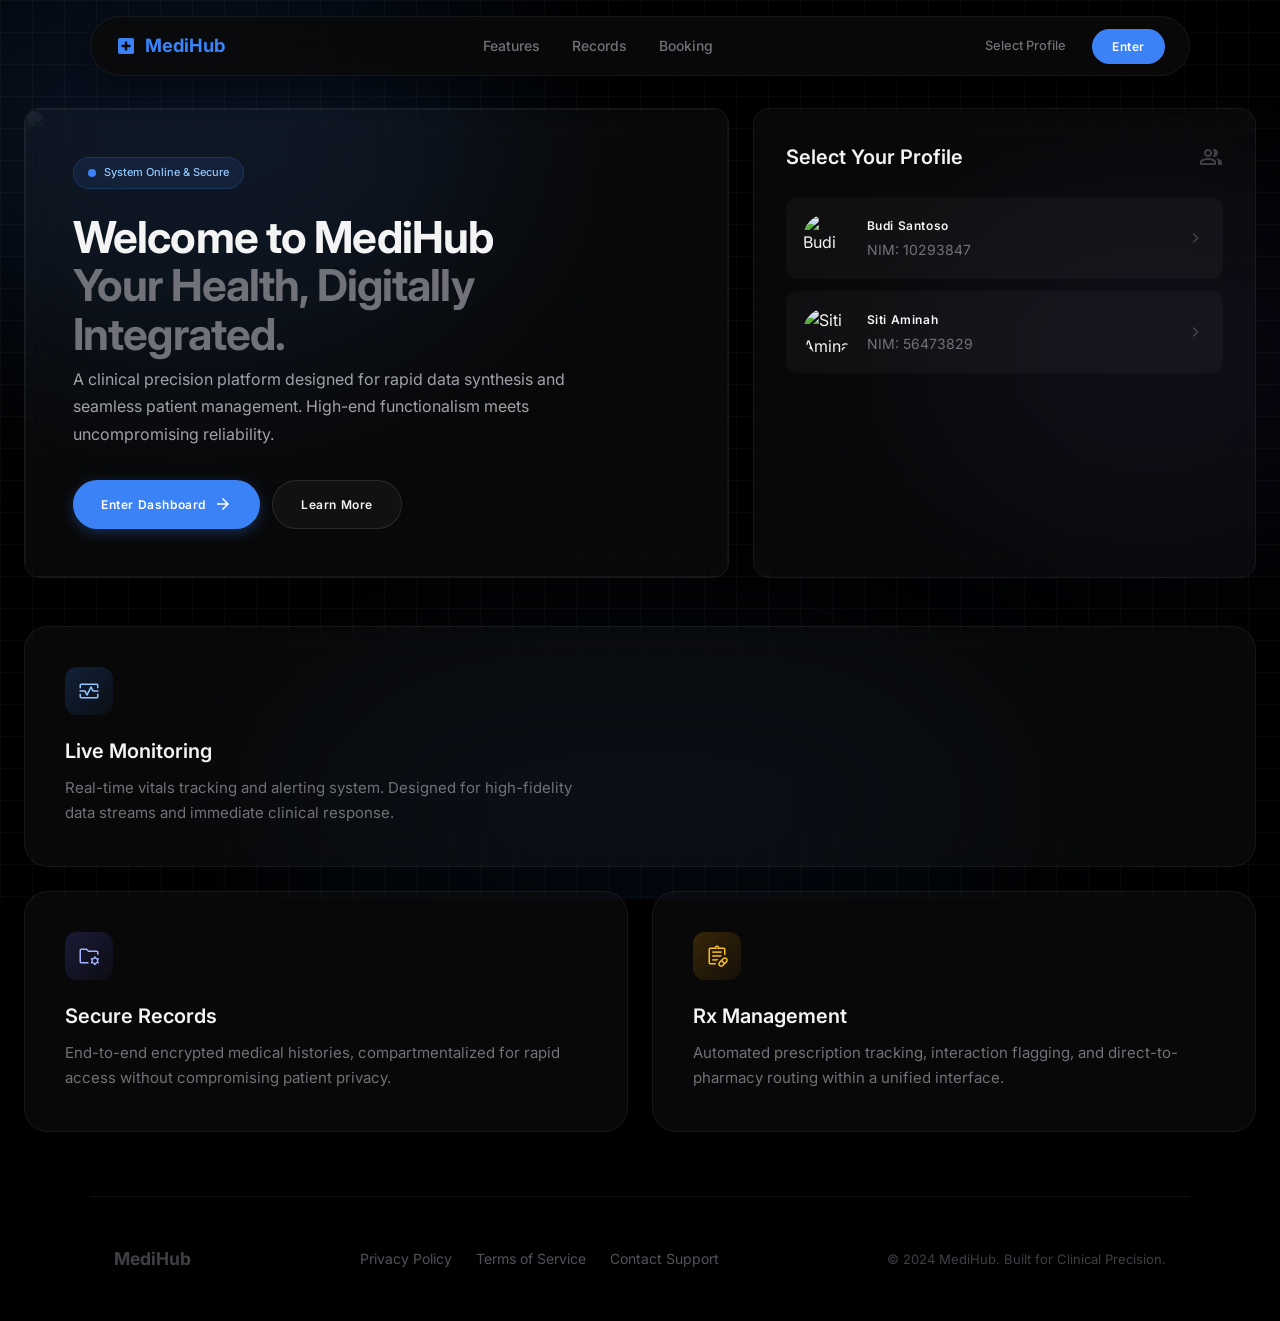
==== index.html @ 1767fee4 "Update design, dark mode, pagination, and clean JS" ====
<!DOCTYPE html>
<html lang="en">
<head>
    <meta charset="utf-8"/>
    <meta name="viewport" content="width=device-width, initial-scale=1.0"/>
    <title>MediHub - Your Health, Digitally Integrated</title>
    <link href="https://fonts.googleapis.com" rel="preconnect"/>
    <link crossorigin="" href="https://fonts.gstatic.com" rel="preconnect"/>
    <link href="https://fonts.googleapis.com/css2?family=Inter:wght@400;500;600;700;800&display=swap" rel="stylesheet"/>
    <link href="https://fonts.googleapis.com/css2?family=Material+Symbols+Outlined:wght,FILL@100..700,0..1&display=swap" rel="stylesheet"/>
    <link rel="stylesheet" href="style.css"/>
    <style>
        body { padding: 0; overflow-x: hidden; }

        /* === Background Effects === */
        .bg-effects {
            position: fixed; inset: 0; z-index: -1; overflow: hidden;
            background: #000;
        }
        .bg-effects__grid {
            position: absolute; inset: 0;
            background-image: linear-gradient(to right, rgba(255,255,255,0.03) 1px, transparent 1px),
                              linear-gradient(to bottom, rgba(255,255,255,0.03) 1px, transparent 1px);
            background-size: 32px 32px;
        }
        .bg-effects__blob1 {
            position: absolute; top: -10%; left: -10%; width: 50%; height: 50%;
            border-radius: 50%; background: rgba(59,130,246,0.12); filter: blur(100px);
        }
        .bg-effects__blob2 {
            position: absolute; top: 20%; right: -10%; width: 40%; height: 40%;
            border-radius: 50%; background: rgba(99,102,241,0.08); filter: blur(120px);
        }
        .bg-effects__blob3 {
            position: absolute; bottom: -10%; left: 20%; width: 60%; height: 40%;
            border-radius: 50%; background: rgba(59,130,246,0.06); filter: blur(100px);
        }

        /* === Landing Nav === */
        .landing-nav {
            position: sticky; top: 16px; z-index: 50;
            display: none; justify-content: space-between; align-items: center;
            max-width: 1100px; margin: 0 auto;
            padding: 10px 24px;
            background: rgba(10,10,10,0.85); backdrop-filter: blur(16px);
            border: 1px solid rgba(255,255,255,0.06);
            border-radius: 9999px;
            box-shadow: 0 10px 30px rgba(0,0,0,0.4);
        }
        @media (min-width: 768px) { .landing-nav { display: flex; } }
        .landing-nav__brand {
            display: flex; align-items: center; gap: 8px;
            font-size: 1.15rem; font-weight: 700; color: #3b82f6;
        }
        .landing-nav__brand .material-symbols-outlined {
            font-size: 22px; font-variation-settings: 'FILL' 1;
        }
        .landing-nav__links { display: flex; gap: 4px; }
        .landing-nav__link {
            color: #71717a; font-size: 0.875rem; font-weight: 500;
            padding: 8px 14px; border-radius: 9999px;
            transition: color .2s, background .2s;
        }
        .landing-nav__link:hover { color: #f4f4f5; background: rgba(255,255,255,0.06); }
        .landing-nav__actions { display: flex; align-items: center; gap: 12px; }
        .landing-nav__enter {
            padding: 8px 20px; background: #3b82f6; color: #fff;
            border-radius: 9999px; font-size: 0.75rem; font-weight: 600;
            letter-spacing: 0.05em; border: none; cursor: pointer;
            transition: opacity .2s;
        }
        .landing-nav__enter:hover { opacity: 0.85; }

        /* === Hero Section === */
        .landing-main {
            max-width: 1280px; margin: 0 auto; padding: 48px 24px 64px;
        }
        .hero {
            display: grid; grid-template-columns: 1fr; gap: 24px; margin-bottom: 48px;
        }
        @media (min-width: 1024px) {
            .hero { grid-template-columns: 7fr 5fr; }
        }

        /* Hero Left */
        .hero-left {
            position: relative; overflow: hidden;
            background: rgba(255,255,255,0.03); backdrop-filter: blur(20px);
            border: 1px solid rgba(255,255,255,0.06);
            border-radius: 16px; padding: 48px;
            display: flex; flex-direction: column; justify-content: center;
        }
        .hero-left__bg {
            position: absolute; inset: 0; z-index: 0;
        }
        .hero-left__bg img {
            width: 100%; height: 100%; object-fit: cover; opacity: 0.06;
            mix-blend-mode: luminosity;
        }
        .hero-left__content { position: relative; z-index: 1; max-width: 640px; }
        .hero-badge {
            display: inline-flex; align-items: center; gap: 8px;
            background: rgba(59,130,246,0.1); border: 1px solid rgba(59,130,246,0.2);
            padding: 6px 14px; border-radius: 9999px;
            font-size: 11px; font-weight: 500; color: #93c5fd; margin-bottom: 24px;
        }
        .hero-badge__dot {
            width: 8px; height: 8px; border-radius: 50%; background: #3b82f6;
            animation: pulse-dot 2s infinite;
        }
        @keyframes pulse-dot {
            0%, 100% { opacity: 1; }
            50% { opacity: 0.3; }
        }
        .hero-title {
            font-size: 44px; font-weight: 700; line-height: 1.1;
            letter-spacing: -0.02em; color: #f4f4f5; margin-bottom: 8px;
        }
        @media (max-width: 767px) { .hero-title { font-size: 32px; } }
        .hero-title span { color: #71717a; }
        .hero-desc {
            font-size: 16px; line-height: 1.7; color: #a1a1aa; margin-bottom: 32px; max-width: 520px;
        }
        .hero-actions { display: flex; flex-wrap: wrap; gap: 12px; }
        .hero-btn-primary {
            display: inline-flex; align-items: center; gap: 8px;
            background: #3b82f6; color: #fff;
            padding: 14px 28px; border-radius: 9999px; border: none;
            font-size: 12px; font-weight: 600; letter-spacing: 0.05em;
            cursor: pointer; transition: opacity .2s;
            box-shadow: 0 4px 14px rgba(59,130,246,0.3);
        }
        .hero-btn-primary:hover { opacity: 0.85; }
        .hero-btn-primary .material-symbols-outlined { font-size: 18px; }
        .hero-btn-secondary {
            display: inline-flex; align-items: center;
            background: rgba(255,255,255,0.04); color: #f4f4f5;
            border: 1px solid rgba(255,255,255,0.1);
            padding: 14px 28px; border-radius: 9999px;
            font-size: 12px; font-weight: 600; letter-spacing: 0.05em;
            cursor: pointer; transition: background .2s;
        }
        .hero-btn-secondary:hover { background: rgba(255,255,255,0.08); }

        /* Hero Right – Profile Select */
        .profile-panel {
            background: rgba(255,255,255,0.03); backdrop-filter: blur(20px);
            border: 1px solid rgba(255,255,255,0.06);
            border-radius: 16px; padding: 32px;
            display: flex; flex-direction: column;
            transition: border-color .3s;
        }
        .profile-panel:hover { border-color: rgba(59,130,246,0.2); }
        .profile-panel__header {
            display: flex; justify-content: space-between; align-items: center;
            margin-bottom: 24px;
        }
        .profile-panel__title {
            font-size: 20px; font-weight: 600; color: #f4f4f5;
        }
        .profile-panel__icon { color: #3f3f46; font-size: 24px; }
        .profile-list { display: flex; flex-direction: column; gap: 12px; flex-grow: 1; }

        .profile-item {
            display: flex; align-items: center; gap: 16px;
            padding: 16px; border-radius: 12px;
            background: rgba(255,255,255,0.03);
            border: 1px solid transparent;
            transition: background .2s, border-color .2s;
            color: inherit;
        }
        .profile-item:hover {
            background: rgba(59,130,246,0.06);
            border-color: rgba(59,130,246,0.15);
        }
        .profile-item__avatar {
            width: 48px; height: 48px; border-radius: 50%;
            overflow: hidden; flex-shrink: 0;
        }
        .profile-item__avatar img { width: 100%; height: 100%; object-fit: cover; }
        .profile-item__info { flex-grow: 1; }
        .profile-item__name {
            font-size: 12px; font-weight: 600; letter-spacing: 0.05em;
            color: #f4f4f5; margin-bottom: 4px;
        }
        .profile-item__id { font-size: 14px; color: #71717a; }
        .profile-item__arrow {
            color: #3f3f46; font-size: 20px;
            transition: color .2s, transform .2s;
        }
        .profile-item:hover .profile-item__arrow {
            color: #3b82f6; transform: translateX(4px);
        }

        /* === Feature Cards === */
        .features { display: grid; grid-template-columns: 1fr; gap: 24px; }
        @media (min-width: 1024px) { .features { grid-template-columns: 1fr 1fr; } }
        .feature-card {
            background: rgba(255,255,255,0.03); backdrop-filter: blur(20px);
            border: 1px solid rgba(255,255,255,0.06); border-radius: 24px;
            padding: 40px; position: relative; overflow: hidden;
            transition: box-shadow .3s;
        }
        .feature-card:hover { box-shadow: 0 16px 48px rgba(0,0,0,0.3); }
        .feature-card--wide { grid-column: 1 / -1; }
        .feature-card__icon {
            width: 48px; height: 48px; border-radius: 12px;
            display: flex; align-items: center; justify-content: center;
            margin-bottom: 20px;
        }
        .feature-card__icon--blue { background: linear-gradient(135deg, rgba(59,130,246,0.2), rgba(59,130,246,0.05)); color: #93c5fd; }
        .feature-card__icon--indigo { background: linear-gradient(135deg, rgba(99,102,241,0.2), rgba(99,102,241,0.05)); color: #a5b4fc; }
        .feature-card__icon--amber { background: linear-gradient(135deg, rgba(245,158,11,0.2), rgba(245,158,11,0.05)); color: #fbbf24; }
        .feature-card__title {
            font-size: 20px; font-weight: 600; color: #f4f4f5; margin-bottom: 8px;
        }
        .feature-card__desc {
            font-size: 15px; line-height: 1.7; color: #71717a; max-width: 520px;
        }

        /* === Footer === */
        .landing-footer {
            max-width: 1100px; margin: 0 auto;
            border-top: 1px solid rgba(255,255,255,0.06);
            padding: 48px 24px;
            display: flex; flex-direction: column; align-items: center; gap: 16px;
            text-align: center;
        }
        @media (min-width: 768px) {
            .landing-footer { flex-direction: row; justify-content: space-between; text-align: left; }
        }
        .landing-footer__brand { font-size: 1.1rem; font-weight: 700; color: #3f3f46; }
        .landing-footer__links { display: flex; flex-wrap: wrap; justify-content: center; gap: 24px; }
        .landing-footer__link { color: #52525b; font-size: 14px; transition: color .2s; }
        .landing-footer__link:hover { color: #a1a1aa; }
        .landing-footer__copy { color: #3f3f46; font-size: 13px; }
    </style>
</head>
<body>

<!-- Background -->
<div class="bg-effects">
    <div class="bg-effects__grid"></div>
    <div class="bg-effects__blob1"></div>
    <div class="bg-effects__blob2"></div>
    <div class="bg-effects__blob3"></div>
</div>

<!-- Nav -->
<nav class="landing-nav">
    <div class="landing-nav__brand">
        <span class="material-symbols-outlined">local_hospital</span>
        MediHub
    </div>
    <div class="landing-nav__links">
        <a class="landing-nav__link" href="#features">Features</a>
        <a class="landing-nav__link" href="records.html">Records</a>
        <a class="landing-nav__link" href="booking.html">Booking</a>
    </div>
    <div class="landing-nav__actions">
        <a href="#profiles" class="landing-nav__link" style="font-size:0.8rem;">Select Profile</a>
        <a href="#profiles" class="landing-nav__enter">Enter</a>
    </div>
</nav>

<!-- Main -->
<main class="landing-main">

    <!-- Hero -->
    <section class="hero">
        <!-- Left -->
        <div class="hero-left">
            <div class="hero-left__bg">
                <img alt="" src="https://lh3.googleusercontent.com/aida-public/[base64]"/>
            </div>
            <div class="hero-left__content">
                <div class="hero-badge">
                    <div class="hero-badge__dot"></div>
                    <span>System Online &amp; Secure</span>
                </div>
                <h1 class="hero-title">Welcome to MediHub<br/><span>Your Health, Digitally Integrated.</span></h1>
                <p class="hero-desc">A clinical precision platform designed for rapid data synthesis and seamless patient management. High-end functionalism meets uncompromising reliability.</p>
                <div class="hero-actions">
                    <a href="#profiles" class="hero-btn-primary">
                        Enter Dashboard
                        <span class="material-symbols-outlined">arrow_forward</span>
                    </a>
                    <a href="#features" class="hero-btn-secondary">Learn More</a>
                </div>
            </div>
        </div>

        <!-- Right – Profile Select -->
        <div class="profile-panel" id="profiles">
            <div class="profile-panel__header">
                <h2 class="profile-panel__title">Select Your Profile</h2>
                <span class="material-symbols-outlined profile-panel__icon">group</span>
            </div>
            <div class="profile-list">
                <a href="dashboard-budi.html" class="profile-item">
                    <div class="profile-item__avatar">
                        <img alt="Budi Santoso" src="https://lh3.googleusercontent.com/aida-public/[base64]"/>
                    </div>
                    <div class="profile-item__info">
                        <div class="profile-item__name">Budi Santoso</div>
                        <div class="profile-item__id">NIM: 10293847</div>
                    </div>
                    <span class="material-symbols-outlined profile-item__arrow">chevron_right</span>
                </a>
                <a href="dashboard-siti.html" class="profile-item">
                    <div class="profile-item__avatar">
                        <img alt="Siti Aminah" src="https://lh3.googleusercontent.com/aida-public/[base64]"/>
                    </div>
                    <div class="profile-item__info">
                        <div class="profile-item__name">Siti Aminah</div>
                        <div class="profile-item__id">NIM: 56473829</div>
                    </div>
                    <span class="material-symbols-outlined profile-item__arrow">chevron_right</span>
                </a>
            </div>
        </div>
    </section>

    <!-- Features -->
    <section class="features" id="features">
        <div class="feature-card feature-card--wide">
            <div class="feature-card__icon feature-card__icon--blue">
                <span class="material-symbols-outlined" style="font-variation-settings:'wght' 300;">monitor_heart</span>
            </div>
            <h3 class="feature-card__title">Live Monitoring</h3>
            <p class="feature-card__desc">Real-time vitals tracking and alerting system. Designed for high-fidelity data streams and immediate clinical response.</p>
        </div>
        <div class="feature-card">
            <div class="feature-card__icon feature-card__icon--indigo">
                <span class="material-symbols-outlined" style="font-variation-settings:'wght' 300;">folder_managed</span>
            </div>
            <h3 class="feature-card__title">Secure Records</h3>
            <p class="feature-card__desc">End-to-end encrypted medical histories, compartmentalized for rapid access without compromising patient privacy.</p>
        </div>
        <div class="feature-card">
            <div class="feature-card__icon feature-card__icon--amber">
                <span class="material-symbols-outlined" style="font-variation-settings:'wght' 300;">prescriptions</span>
            </div>
            <h3 class="feature-card__title">Rx Management</h3>
            <p class="feature-card__desc">Automated prescription tracking, interaction flagging, and direct-to-pharmacy routing within a unified interface.</p>
        </div>
    </section>

</main>

<!-- Footer -->
<footer class="landing-footer">
    <div class="landing-footer__brand">MediHub</div>
    <nav class="landing-footer__links">
        <a href="#" class="landing-footer__link">Privacy Policy</a>
        <a href="#" class="landing-footer__link">Terms of Service</a>
        <a href="#" class="landing-footer__link">Contact Support</a>
    </nav>
    <div class="landing-footer__copy">© 2024 MediHub. Built for Clinical Precision.</div>
</footer>

</body>
</html>
---- style.css ----
/* ============================
   MediHub – Pure CSS Design System (Deep Black)
   ============================ */

/* ---------- Reset ---------- */
*, *::before, *::after { box-sizing: border-box; margin: 0; padding: 0; }
html { -webkit-text-size-adjust: 100%; }
img, svg { display: block; max-width: 100%; }
a { text-decoration: none; color: inherit; }
ul { list-style: none; }
button { cursor: pointer; font-family: inherit; }
input, select, textarea, button { font-family: inherit; font-size: inherit; }
::selection { background: #2563eb; color: #fff; }

/* ---------- Design Tokens ---------- */
:root {
  --primary:               #3b82f6;
  --on-primary:            #ffffff;
  --primary-container:     #1e40af;
  --on-primary-container:  #dbeafe;

  --secondary:             #a1a1aa;
  --on-secondary:          #000;
  --secondary-container:   #27272a;
  --on-secondary-container:#d4d4d8;

  --tertiary:              #f59e0b;
  --tertiary-container:    #92400e;
  --on-tertiary-container: #fde68a;
  --tertiary-fixed:        #fbbf24;
  --tertiary-fixed-dim:    #f59e0b;
  --on-tertiary-fixed:     #451a03;
  --on-tertiary-fixed-variant: #78350f;

  --background:              #000000;
  --on-background:           #f4f4f5;
  --surface:                 #0a0a0a;
  --on-surface:              #f4f4f5;
  --on-surface-variant:      #a1a1aa;
  --surface-variant:         #1c1c1e;
  --surface-dim:             #050505;
  --surface-container-lowest:#060606;
  --surface-container-low:   #0a0a0a;
  --surface-container:       #111113;
  --surface-container-high:  #1c1c1e;
  --surface-container-highest:#27272a;

  --outline:          #3f3f46;
  --outline-variant:  #27272a;
  --error:            #ef4444;
  --on-error:         #fff;
  --error-container:  #450a0a;
  --on-error-container:#fca5a5;

  --inverse-surface:     #f4f4f5;
  --inverse-on-surface:  #000;
  --surface-tint:        #3b82f6;

  --emerald-500:  #10b981;
  --slate-100:    #111113;
  --slate-400:    #71717a;
  --slate-500:    #a1a1aa;

  --sp-base: 4px;
  --sp-xs:   8px;
  --sp-sm:  16px;
  --sp-md:  24px;
  --sp-lg:  32px;
  --sp-xl:  48px;
  --sp-gutter: 20px;

  --r-default: 4px;
  --r-md:  6px;
  --r-lg:  8px;
  --r-xl: 12px;
  --r-full: 9999px;

  --ff: 'Inter', system-ui, -apple-system, sans-serif;
}

/* ---------- Base ---------- */
body {
  background: var(--background);
  color: var(--on-background);
  font-family: var(--ff);
  font-size: 16px;
  line-height: 1.6;
  font-weight: 400;
  -webkit-font-smoothing: antialiased;
  -moz-osx-font-smoothing: grayscale;
  min-height: 100vh;
  padding-top: 80px;
  padding-bottom: 112px;
}
@media (min-width: 768px) {
  body { padding-top: 96px; padding-bottom: 48px; }
}

.material-symbols-outlined {
  font-variation-settings: 'FILL' 0, 'wght' 400, 'GRAD' 0, 'opsz' 24;
}

/* ---------- Typography ---------- */
.t-display { font-size: 48px; line-height: 1.1; letter-spacing: -0.02em; font-weight: 600; }
.t-h1      { font-size: 32px; line-height: 1.2; letter-spacing: -0.02em; font-weight: 600; }
.t-h2      { font-size: 24px; line-height: 1.3; letter-spacing: -0.01em; font-weight: 600; }
.t-h3      { font-size: 20px; line-height: 1.4; letter-spacing: -0.01em; font-weight: 600; }
.t-body-lg { font-size: 18px; line-height: 1.6; font-weight: 400; }
.t-body-md { font-size: 16px; line-height: 1.6; font-weight: 400; }
.t-body-sm { font-size: 14px; line-height: 1.5; font-weight: 400; }
.t-label-md{ font-size: 12px; line-height: 1; letter-spacing: 0.05em; font-weight: 600; }
.t-label-sm{ font-size: 11px; line-height: 1; font-weight: 500; }

/* ---------- Layout ---------- */
.container {
  max-width: 1200px;
  margin: 0 auto;
  padding-left: var(--sp-gutter);
  padding-right: var(--sp-gutter);
  display: flex;
  flex-direction: column;
  gap: var(--sp-md);
}
.container-wide {
  max-width: 1280px;
  margin: 0 auto;
  padding-left: 16px;
  padding-right: 16px;
  width: 100%;
}
@media (min-width: 768px) {
  .container      { padding-left: var(--sp-lg); padding-right: var(--sp-lg); }
  .container-wide { padding-left: var(--sp-lg); padding-right: var(--sp-lg); }
}

/* ---------- Desktop Navbar ---------- */
.top-nav {
  position: fixed; top: 0; left: 0; right: 0;
  height: 64px; z-index: 40;
  background: rgba(0, 0, 0, 0.85);
  backdrop-filter: blur(16px); -webkit-backdrop-filter: blur(16px);
  border-bottom: 1px solid #1c1c1e;
  display: none;
  justify-content: space-between;
  align-items: center;
  padding: 0 24px;
}
@media (min-width: 768px) { .top-nav { display: flex; } }

.top-nav__brand {
  font-size: 1.25rem; font-weight: 700; letter-spacing: -0.02em;
  color: #3b82f6;
  display: flex; align-items: center; gap: 6px;
}
.top-nav__brand:hover { opacity: 0.8; }
.top-nav__links {
  display: flex; gap: 32px;
  font-weight: 500; font-size: 0.875rem;
}
.top-nav__link {
  color: #71717a;
  padding: 8px 12px; border-radius: var(--r-md);
  transition: background-color .2s ease, color .2s ease;
}
.top-nav__link:hover { background: #111113; color: #f4f4f5; }
.top-nav__link--active { color: #f4f4f5; font-weight: 600; }
.top-nav__link--active:hover { background: transparent; }

/* ---------- Mobile Bottom Nav ---------- */
.bottom-nav {
  display: flex;
  position: fixed; bottom: 24px; left: 50%; transform: translateX(-50%);
  z-index: 50;
  align-items: center; justify-content: center; gap: 4px;
  background: rgba(10, 10, 10, 0.95);
  backdrop-filter: blur(16px); -webkit-backdrop-filter: blur(16px);
  border-radius: var(--r-full);
  padding: 8px 16px;
  width: max-content;
  border: 1px solid #1c1c1e;
  box-shadow: 0 10px 30px rgba(0,0,0,0.6);
}
@media (min-width: 768px) { .bottom-nav { display: none; } }

.bottom-nav__link {
  display: flex; align-items: center; gap: 8px;
  padding: 8px 20px;
  color: #71717a;
  border-radius: var(--r-full);
  transition: color .2s ease, background .2s ease, transform .15s ease;
  font-weight: 600; font-size: 0.75rem;
  text-transform: uppercase; letter-spacing: 0.05em;
}
.bottom-nav__link:hover { color: #fff; }
.bottom-nav__link:active { transform: scale(0.9); }
.bottom-nav__link--active { background: rgba(59,130,246,0.2); color: #fff; }
.bottom-nav__label { display: none; }
.bottom-nav__link--active .bottom-nav__label { display: inline; }

/* ---------- Hero Header ---------- */
.hero-header {
  display: flex; flex-direction: column; gap: var(--sp-md);
  margin-bottom: var(--sp-xs);
}
@media (min-width: 768px) {
  .hero-header { flex-direction: row; align-items: flex-end; justify-content: space-between; }
}
.hero-header h1 { color: var(--primary); margin-bottom: 4px; }

.status-badge {
  display: flex; align-items: center; gap: var(--sp-xs);
  background: var(--surface-container);
  border: 1px solid var(--outline-variant);
  border-radius: var(--r-full);
  padding: 8px var(--sp-sm);
  box-shadow: 0 1px 2px rgba(0,0,0,0.3);
  white-space: nowrap;
}
.dot { width: 8px; height: 8px; border-radius: 50%; flex-shrink: 0; }
.dot--green { background: var(--emerald-500); }

/* ---------- Bento Grid ---------- */
.bento {
  display: grid;
  grid-template-columns: 1fr;
  gap: var(--sp-gutter);
}
@media (min-width: 768px) {
  .bento { grid-template-columns: repeat(12, 1fr); }
  .bento--col-4  { grid-column: span 4; }
  .bento--col-5  { grid-column: span 5; }
  .bento--col-7  { grid-column: span 7; }
  .bento--col-8  { grid-column: span 8; }
  .bento--col-12 { grid-column: span 12; }
}

/* ---------- Card ---------- */
.card {
  background: var(--surface-container);
  border: 1px solid var(--outline-variant);
  border-radius: var(--r-xl);
  padding: var(--sp-md);
  display: flex; flex-direction: column;
  transition: border-color .2s ease, box-shadow .2s ease;
}
.card:hover {
  border-color: #3f3f46;
  box-shadow: 0 4px 24px rgba(0,0,0,0.3);
}
.card__header {
  display: flex; justify-content: space-between; align-items: center;
  margin-bottom: var(--sp-md);
}

/* ---------- Vital Stats ---------- */
.vitals-grid {
  display: grid;
  grid-template-columns: repeat(2, 1fr);
  gap: var(--sp-sm);
}
@media (min-width: 640px) { .vitals-grid { grid-template-columns: repeat(4, 1fr); } }

.vital-tile {
  background: var(--surface-container-high);
  padding: var(--sp-sm);
  border-radius: var(--r-lg);
  display: flex; flex-direction: column; gap: 4px;
}
.vital-tile__label {
  display: flex; align-items: center; gap: 4px;
  color: var(--secondary); margin-bottom: 8px;
}
.vital-tile__label .material-symbols-outlined { font-size: 18px; }
.vital-tile__value { display: flex; align-items: baseline; gap: 4px; }
.vital-tile__num  { font-size: 24px; font-weight: 600; line-height: 1.3; color: var(--on-background); }
.vital-tile__unit { font-size: 14px; color: var(--secondary); }

/* ---------- Hours List ---------- */
.hours-list {
  display: flex; flex-direction: column; gap: 12px;
  flex-grow: 1; justify-content: center;
}
.hours-list li {
  display: flex; justify-content: space-between; align-items: center;
  font-size: 14px;
}
.hours-list li:not(:last-child) {
  border-bottom: 1px solid var(--outline-variant);
  padding-bottom: 8px;
}
.hours-list__day  { color: var(--secondary); }
.hours-list__time { color: var(--on-surface); font-weight: 500; }
.hours-list__closed { color: var(--error); font-weight: 500; }

/* ---------- Doctor Cards ---------- */
.doctors-grid {
  display: grid;
  grid-template-columns: 1fr;
  gap: var(--sp-sm);
}
@media (min-width: 640px)  { .doctors-grid { grid-template-columns: repeat(2, 1fr); } }
@media (min-width: 1024px) { .doctors-grid { grid-template-columns: repeat(3, 1fr); } }

.doctor-card {
  display: flex; align-items: center; gap: var(--sp-sm);
  padding: 12px; border-radius: var(--r-lg);
  border: 1px solid var(--outline-variant);
  transition: background-color .2s ease;
}
.doctor-card:hover { background: var(--surface-container-high); }

.doctor-card__avatar {
  width: 48px; height: 48px; border-radius: 50%;
  overflow: hidden; background: var(--surface-container-high);
  flex-shrink: 0;
}
.doctor-card__avatar img { width: 100%; height: 100%; object-fit: cover; }
.doctor-card__name { font-size: 16px; font-weight: 600; color: var(--on-surface); }
.doctor-card__spec { font-size: 14px; color: var(--secondary); }

/* ---------- Buttons ---------- */
.btn {
  display: inline-flex; align-items: center; justify-content: center; gap: 8px;
  border: none; border-radius: var(--r-full);
  font-size: 12px; font-weight: 600;
  letter-spacing: 0.05em; line-height: 1;
  padding: 8px 16px;
  transition: opacity .2s ease, background .2s ease;
  cursor: pointer;
}
.btn--primary { background: var(--primary); color: var(--on-primary); }
.btn--primary:hover { opacity: 0.85; }

.btn--outline {
  background: transparent; color: var(--on-surface);
  border: 1px solid var(--outline-variant);
  border-radius: var(--r-lg);
}
.btn--outline:hover { background: var(--surface-container-high); }

.btn--filled-dark {
  background: var(--primary-container); color: var(--on-primary);
  border-radius: var(--r-lg);
}
.btn--filled-dark:hover { background: var(--primary); }

.btn-link {
  background: none; border: none; padding: 0;
  color: var(--primary); font-size: 11px; font-weight: 500;
  display: inline-flex; align-items: center; gap: 4px;
  transition: opacity .2s ease;
}
.btn-link:hover { opacity: 0.8; }
.btn-link .material-symbols-outlined { font-size: 16px; }

/* ---------- Booking page ---------- */
.booking-body { display: flex; flex-direction: column; }
.booking-main { flex-grow: 1; }
.booking-grid { gap: var(--sp-md); }

.info-card { padding: 0; overflow: hidden; }
.info-card__img-wrap {
  height: 192px; width: 100%; position: relative; overflow: hidden;
}
@media (min-width: 768px) { .info-card__img-wrap { height: 256px; } }
.info-card__img {
  width: 100%; height: 100%; object-fit: cover;
  transition: transform .7s ease;
}
.info-card:hover .info-card__img { transform: scale(1.05); }
.info-card__overlay {
  position: absolute; inset: 0;
  background: linear-gradient(to top, rgba(0,0,0,0.85), transparent);
}
.info-card__overlay-text {
  position: absolute; bottom: 0; left: 0; padding: var(--sp-md); color: #fff;
}
.info-card__overlay-text .material-symbols-outlined {
  font-variation-settings: 'FILL' 1; margin-bottom: var(--sp-xs);
}
.info-card__body { padding: var(--sp-md); flex-grow: 1; }
.info-card__body p { font-size: 14px; color: var(--on-surface-variant); margin-bottom: var(--sp-sm); }

.info-detail { display: flex; align-items: flex-start; gap: 12px; }
.info-detail + .info-detail { margin-top: 16px; }
.info-detail .material-symbols-outlined { color: var(--secondary); margin-top: 2px; }
.info-detail__title { font-size: 12px; font-weight: 600; text-transform: uppercase; letter-spacing: 0.05em; color: var(--on-surface); }
.info-detail__text  { font-size: 14px; color: var(--on-surface-variant); }

/* ---------- Forms ---------- */
.form-card { padding: var(--sp-md); }
@media (min-width: 768px) { .form-card { padding: var(--sp-lg); } }

.form-row {
  display: grid; grid-template-columns: 1fr; gap: var(--sp-sm);
}
@media (min-width: 768px) { .form-row { grid-template-columns: 1fr 1fr; } }

.form-group { display: flex; flex-direction: column; gap: var(--sp-xs); }
.form-group + .form-group { margin-top: 8px; }
.form-row > .form-group + .form-group { margin-top: 0; }

.form-group label {
  font-size: 12px; font-weight: 600; letter-spacing: 0.05em;
  text-transform: uppercase; color: var(--on-surface); line-height: 1;
}
.form-control {
  background: var(--surface-container-lowest);
  border: 1px solid var(--outline-variant);
  border-radius: var(--r-default);
  padding: 12px 16px;
  font-size: 14px; color: var(--on-surface);
  outline: none;
  transition: border-color .2s ease, box-shadow .2s ease;
  width: 100%;
}
.form-control::placeholder { color: #52525b; }
.form-control:focus {
  border-color: var(--primary);
  box-shadow: 0 0 0 1px var(--primary);
}
.form-control--error { border-color: var(--error) !important; }
.form-control--normal { border-color: var(--outline-variant) !important; }
select.form-control { appearance: none; padding-right: 40px; cursor: pointer; }
textarea.form-control { resize: none; }

.select-wrap { position: relative; }
.select-wrap .material-symbols-outlined {
  position: absolute; right: 12px; top: 50%; transform: translateY(-50%);
  color: var(--outline); pointer-events: none;
}

.form-submit { margin-top: var(--sp-lg); display: flex; justify-content: flex-end; }
.btn--submit {
  background: var(--primary); color: var(--on-primary);
  font-size: 12px; font-weight: 600; letter-spacing: 0.05em;
  border: none; border-radius: var(--r-default);
  padding: 16px 32px;
  display: flex; align-items: center; justify-content: center; gap: 8px;
  cursor: pointer; transition: background .2s ease;
  width: 100%;
}
@media (min-width: 768px) { .btn--submit { width: auto; } }
.btn--submit:hover { background: var(--primary-container); }

/* ---------- Tables ---------- */
.table-wrap {
  background: var(--surface-container);
  border: 1px solid var(--outline-variant);
  border-radius: var(--r-xl);
  overflow: hidden;
  box-shadow: 0 4px 16px rgba(0,0,0,0.2);
}
.table-scroll { overflow-x: auto; width: 100%; }
table { width: 100%; border-collapse: collapse; text-align: left; }
thead {
  background: var(--surface-container-high);
  border-bottom: 1px solid var(--outline-variant);
}
th {
  padding: 16px 24px;
  font-size: 12px; font-weight: 600; text-transform: uppercase;
  letter-spacing: 0.05em; color: var(--on-surface-variant);
}
td { padding: 16px 24px; font-size: 14px; }
tbody tr {
  border-bottom: 1px solid var(--outline-variant);
  transition: background .15s ease;
}
tbody tr:nth-child(even) { background: var(--surface-container-lowest); }
tbody tr:nth-child(odd)  { background: var(--surface-container); }
tbody tr:hover { background: var(--surface-container-high); }

.row-action {
  background: none; border: none;
  color: var(--outline); padding: 4px;
  opacity: 0; transition: opacity .15s ease, color .15s ease;
}
tr:hover .row-action { opacity: 1; }
.row-action:hover { color: var(--primary); }

.avatar-circle {
  width: 32px; height: 32px; border-radius: 50%;
  display: flex; align-items: center; justify-content: center;
  font-size: 12px; font-weight: 600; flex-shrink: 0;
}
.avatar-circle--blue { background: var(--secondary-container); color: var(--on-secondary-container); }
.avatar-circle--warm { background: var(--tertiary-container); color: var(--on-tertiary-container); }

/* ---------- Badges ---------- */
.badge {
  display: inline-flex; align-items: center; gap: 6px;
  padding: 4px 10px; border-radius: var(--r-full);
  font-size: 11px; font-weight: 500;
}
.badge--done {
  background: rgba(16,185,129,0.15);
  border: 1px solid rgba(16,185,129,0.3);
  color: #6ee7b7;
}
.badge--done .dot { background: var(--emerald-500); width: 6px; height: 6px; }
.badge--pending {
  background: rgba(245,158,11,0.15);
  border: 1px solid rgba(245,158,11,0.3);
  color: #fbbf24;
}
.badge--pending .dot { background: var(--tertiary); width: 6px; height: 6px; }

/* ---------- Pagination ---------- */
.table-footer {
  padding: 16px 24px;
  background: var(--surface-container);
  border-top: 1px solid var(--outline-variant);
  display: flex; align-items: center; justify-content: space-between;
  flex-wrap: wrap; gap: 16px;
}
.table-footer__info { font-size: 14px; color: var(--on-surface-variant); }
.page-btns { display: flex; gap: 4px; }
.page-btn {
  width: 32px; height: 32px;
  display: flex; align-items: center; justify-content: center;
  border-radius: var(--r-default); border: 1px solid var(--outline-variant);
  background: transparent; color: var(--on-surface-variant);
  font-size: 11px; font-weight: 500;
  transition: background .15s ease; cursor: pointer;
}
.page-btn:hover { background: var(--surface-container-high); }
.page-btn:disabled { opacity: 0.4; cursor: default; }
.page-btn:disabled:hover { background: transparent; }
.page-btn--active {
  background: var(--primary); color: var(--on-primary);
  border-color: var(--primary);
}
.page-btn--active:hover { background: var(--primary); }
.page-btn .material-symbols-outlined { font-size: 18px; }

/* ---------- Records Page Header ---------- */
.records-header {
  display: flex; flex-direction: column; gap: 16px;
  margin-bottom: 32px;
}
@media (min-width: 640px) {
  .records-header { flex-direction: row; justify-content: space-between; align-items: flex-end; }
}
.records-header h1 { margin-bottom: 8px; }
.records-actions { display: flex; gap: 12px; }

/* ---------- Utility helpers ---------- */
.color-primary   { color: var(--primary); }
.color-secondary { color: var(--secondary); }
.color-on-surface{ color: var(--on-surface); }
.color-on-sv     { color: var(--on-surface-variant); }
.color-error     { color: var(--error); }
.fw-500 { font-weight: 500; }
.fw-600 { font-weight: 600; }
.text-right { text-align: right; }
.inline-flex { display: inline-flex; align-items: center; gap: 8px; }
.flex-col { display: flex; flex-direction: column; }
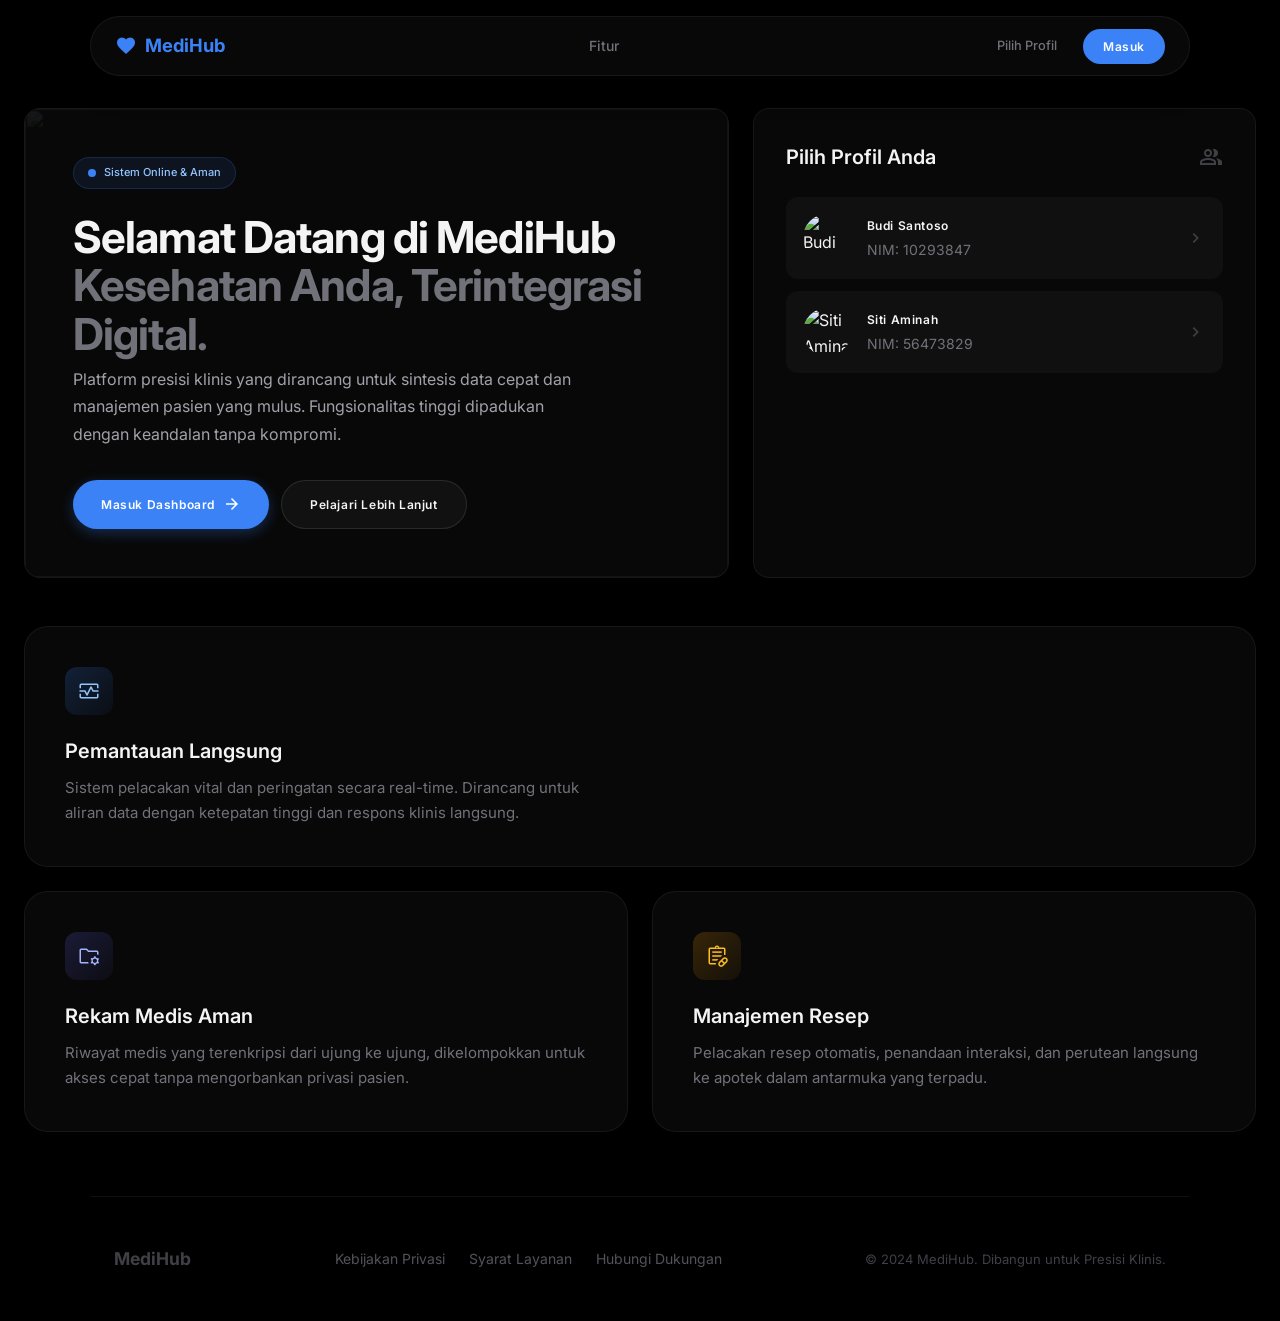
==== commit 5cbeebb9: "Ubah logo hati, bahasa Indonesia, hapus glow, kosongkan records 2 & 3, hapus nav di index" ====
--- a/index.html
+++ b/index.html
@@ -17,24 +17,6 @@
             position: fixed; inset: 0; z-index: -1; overflow: hidden;
             background: #000;
         }
-        .bg-effects__grid {
-            position: absolute; inset: 0;
-            background-image: linear-gradient(to right, rgba(255,255,255,0.03) 1px, transparent 1px),
-                              linear-gradient(to bottom, rgba(255,255,255,0.03) 1px, transparent 1px);
-            background-size: 32px 32px;
-        }
-        .bg-effects__blob1 {
-            position: absolute; top: -10%; left: -10%; width: 50%; height: 50%;
-            border-radius: 50%; background: rgba(59,130,246,0.12); filter: blur(100px);
-        }
-        .bg-effects__blob2 {
-            position: absolute; top: 20%; right: -10%; width: 40%; height: 40%;
-            border-radius: 50%; background: rgba(99,102,241,0.08); filter: blur(120px);
-        }
-        .bg-effects__blob3 {
-            position: absolute; bottom: -10%; left: 20%; width: 60%; height: 40%;
-            border-radius: 50%; background: rgba(59,130,246,0.06); filter: blur(100px);
-        }
 
         /* === Landing Nav === */
         .landing-nav {
@@ -240,26 +222,20 @@
 
 <!-- Background -->
 <div class="bg-effects">
-    <div class="bg-effects__grid"></div>
-    <div class="bg-effects__blob1"></div>
-    <div class="bg-effects__blob2"></div>
-    <div class="bg-effects__blob3"></div>
 </div>
 
 <!-- Nav -->
 <nav class="landing-nav">
     <div class="landing-nav__brand">
-        <span class="material-symbols-outlined">local_hospital</span>
+        <span class="material-symbols-outlined" style="font-variation-settings:'FILL' 1;">favorite</span>
         MediHub
     </div>
     <div class="landing-nav__links">
-        <a class="landing-nav__link" href="#features">Features</a>
-        <a class="landing-nav__link" href="records.html">Records</a>
-        <a class="landing-nav__link" href="booking.html">Booking</a>
+        <a class="landing-nav__link" href="#features">Fitur</a>
     </div>
     <div class="landing-nav__actions">
-        <a href="#profiles" class="landing-nav__link" style="font-size:0.8rem;">Select Profile</a>
-        <a href="#profiles" class="landing-nav__enter">Enter</a>
+        <a href="#profiles" class="landing-nav__link" style="font-size:0.8rem;">Pilih Profil</a>
+        <a href="#profiles" class="landing-nav__enter">Masuk</a>
     </div>
 </nav>
 
@@ -276,16 +252,16 @@
             <div class="hero-left__content">
                 <div class="hero-badge">
                     <div class="hero-badge__dot"></div>
-                    <span>System Online &amp; Secure</span>
+                    <span>Sistem Online &amp; Aman</span>
                 </div>
-                <h1 class="hero-title">Welcome to MediHub<br/><span>Your Health, Digitally Integrated.</span></h1>
-                <p class="hero-desc">A clinical precision platform designed for rapid data synthesis and seamless patient management. High-end functionalism meets uncompromising reliability.</p>
+                <h1 class="hero-title">Selamat Datang di MediHub<br/><span>Kesehatan Anda, Terintegrasi Digital.</span></h1>
+                <p class="hero-desc">Platform presisi klinis yang dirancang untuk sintesis data cepat dan manajemen pasien yang mulus. Fungsionalitas tinggi dipadukan dengan keandalan tanpa kompromi.</p>
                 <div class="hero-actions">
                     <a href="#profiles" class="hero-btn-primary">
-                        Enter Dashboard
+                        Masuk Dashboard
                         <span class="material-symbols-outlined">arrow_forward</span>
                     </a>
-                    <a href="#features" class="hero-btn-secondary">Learn More</a>
+                    <a href="#features" class="hero-btn-secondary">Pelajari Lebih Lanjut</a>
                 </div>
             </div>
         </div>
@@ -293,7 +269,7 @@
         <!-- Right – Profile Select -->
         <div class="profile-panel" id="profiles">
             <div class="profile-panel__header">
-                <h2 class="profile-panel__title">Select Your Profile</h2>
+                <h2 class="profile-panel__title">Pilih Profil Anda</h2>
                 <span class="material-symbols-outlined profile-panel__icon">group</span>
             </div>
             <div class="profile-list">
@@ -327,22 +303,22 @@
             <div class="feature-card__icon feature-card__icon--blue">
                 <span class="material-symbols-outlined" style="font-variation-settings:'wght' 300;">monitor_heart</span>
             </div>
-            <h3 class="feature-card__title">Live Monitoring</h3>
-            <p class="feature-card__desc">Real-time vitals tracking and alerting system. Designed for high-fidelity data streams and immediate clinical response.</p>
+            <h3 class="feature-card__title">Pemantauan Langsung</h3>
+            <p class="feature-card__desc">Sistem pelacakan vital dan peringatan secara real-time. Dirancang untuk aliran data dengan ketepatan tinggi dan respons klinis langsung.</p>
         </div>
         <div class="feature-card">
             <div class="feature-card__icon feature-card__icon--indigo">
                 <span class="material-symbols-outlined" style="font-variation-settings:'wght' 300;">folder_managed</span>
             </div>
-            <h3 class="feature-card__title">Secure Records</h3>
-            <p class="feature-card__desc">End-to-end encrypted medical histories, compartmentalized for rapid access without compromising patient privacy.</p>
+            <h3 class="feature-card__title">Rekam Medis Aman</h3>
+            <p class="feature-card__desc">Riwayat medis yang terenkripsi dari ujung ke ujung, dikelompokkan untuk akses cepat tanpa mengorbankan privasi pasien.</p>
         </div>
         <div class="feature-card">
             <div class="feature-card__icon feature-card__icon--amber">
                 <span class="material-symbols-outlined" style="font-variation-settings:'wght' 300;">prescriptions</span>
             </div>
-            <h3 class="feature-card__title">Rx Management</h3>
-            <p class="feature-card__desc">Automated prescription tracking, interaction flagging, and direct-to-pharmacy routing within a unified interface.</p>
+            <h3 class="feature-card__title">Manajemen Resep</h3>
+            <p class="feature-card__desc">Pelacakan resep otomatis, penandaan interaksi, dan perutean langsung ke apotek dalam antarmuka yang terpadu.</p>
         </div>
     </section>
 
@@ -352,11 +328,11 @@
 <footer class="landing-footer">
     <div class="landing-footer__brand">MediHub</div>
     <nav class="landing-footer__links">
-        <a href="#" class="landing-footer__link">Privacy Policy</a>
-        <a href="#" class="landing-footer__link">Terms of Service</a>
-        <a href="#" class="landing-footer__link">Contact Support</a>
+        <a href="#" class="landing-footer__link">Kebijakan Privasi</a>
+        <a href="#" class="landing-footer__link">Syarat Layanan</a>
+        <a href="#" class="landing-footer__link">Hubungi Dukungan</a>
     </nav>
-    <div class="landing-footer__copy">© 2024 MediHub. Built for Clinical Precision.</div>
+    <div class="landing-footer__copy">© 2024 MediHub. Dibangun untuk Presisi Klinis.</div>
 </footer>
 
 </body>
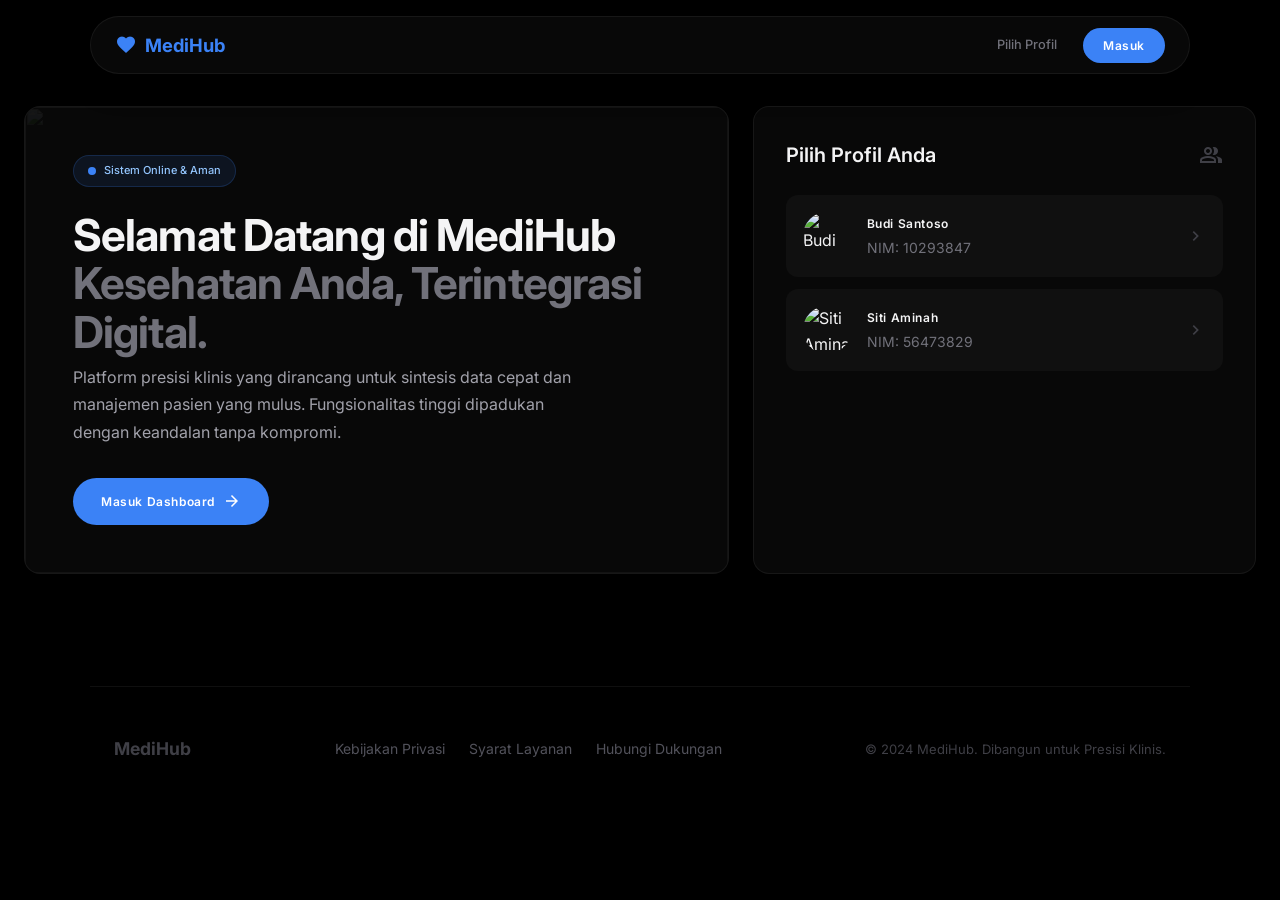
==== commit 0e7b5711: "Hapus tombol glow, hapus fitur, pastikan pitch black" ====
--- a/index.html
+++ b/index.html
@@ -110,7 +110,6 @@
             padding: 14px 28px; border-radius: 9999px; border: none;
             font-size: 12px; font-weight: 600; letter-spacing: 0.05em;
             cursor: pointer; transition: opacity .2s;
-            box-shadow: 0 4px 14px rgba(59,130,246,0.3);
         }
         .hero-btn-primary:hover { opacity: 0.85; }
         .hero-btn-primary .material-symbols-outlined { font-size: 18px; }
@@ -231,7 +230,6 @@
         MediHub
     </div>
     <div class="landing-nav__links">
-        <a class="landing-nav__link" href="#features">Fitur</a>
     </div>
     <div class="landing-nav__actions">
         <a href="#profiles" class="landing-nav__link" style="font-size:0.8rem;">Pilih Profil</a>
@@ -261,7 +259,6 @@
                         Masuk Dashboard
                         <span class="material-symbols-outlined">arrow_forward</span>
                     </a>
-                    <a href="#features" class="hero-btn-secondary">Pelajari Lebih Lanjut</a>
                 </div>
             </div>
         </div>
@@ -297,30 +294,7 @@
         </div>
     </section>
 
-    <!-- Features -->
-    <section class="features" id="features">
-        <div class="feature-card feature-card--wide">
-            <div class="feature-card__icon feature-card__icon--blue">
-                <span class="material-symbols-outlined" style="font-variation-settings:'wght' 300;">monitor_heart</span>
-            </div>
-            <h3 class="feature-card__title">Pemantauan Langsung</h3>
-            <p class="feature-card__desc">Sistem pelacakan vital dan peringatan secara real-time. Dirancang untuk aliran data dengan ketepatan tinggi dan respons klinis langsung.</p>
-        </div>
-        <div class="feature-card">
-            <div class="feature-card__icon feature-card__icon--indigo">
-                <span class="material-symbols-outlined" style="font-variation-settings:'wght' 300;">folder_managed</span>
-            </div>
-            <h3 class="feature-card__title">Rekam Medis Aman</h3>
-            <p class="feature-card__desc">Riwayat medis yang terenkripsi dari ujung ke ujung, dikelompokkan untuk akses cepat tanpa mengorbankan privasi pasien.</p>
-        </div>
-        <div class="feature-card">
-            <div class="feature-card__icon feature-card__icon--amber">
-                <span class="material-symbols-outlined" style="font-variation-settings:'wght' 300;">prescriptions</span>
-            </div>
-            <h3 class="feature-card__title">Manajemen Resep</h3>
-            <p class="feature-card__desc">Pelacakan resep otomatis, penandaan interaksi, dan perutean langsung ke apotek dalam antarmuka yang terpadu.</p>
-        </div>
-    </section>
+
 
 </main>
 
--- a/style.css
+++ b/style.css
@@ -34,16 +34,16 @@
 
   --background:              #000000;
   --on-background:           #f4f4f5;
-  --surface:                 #0a0a0a;
+  --surface:                 #000000;
   --on-surface:              #f4f4f5;
   --on-surface-variant:      #a1a1aa;
-  --surface-variant:         #1c1c1e;
-  --surface-dim:             #050505;
-  --surface-container-lowest:#060606;
-  --surface-container-low:   #0a0a0a;
-  --surface-container:       #111113;
-  --surface-container-high:  #1c1c1e;
-  --surface-container-highest:#27272a;
+  --surface-variant:         #000000;
+  --surface-dim:             #000000;
+  --surface-container-lowest:#000000;
+  --surface-container-low:   #000000;
+  --surface-container:       #000000;
+  --surface-container-high:  #000000;
+  --surface-container-highest:#0a0a0a;
 
   --outline:          #3f3f46;
   --outline-variant:  #27272a;
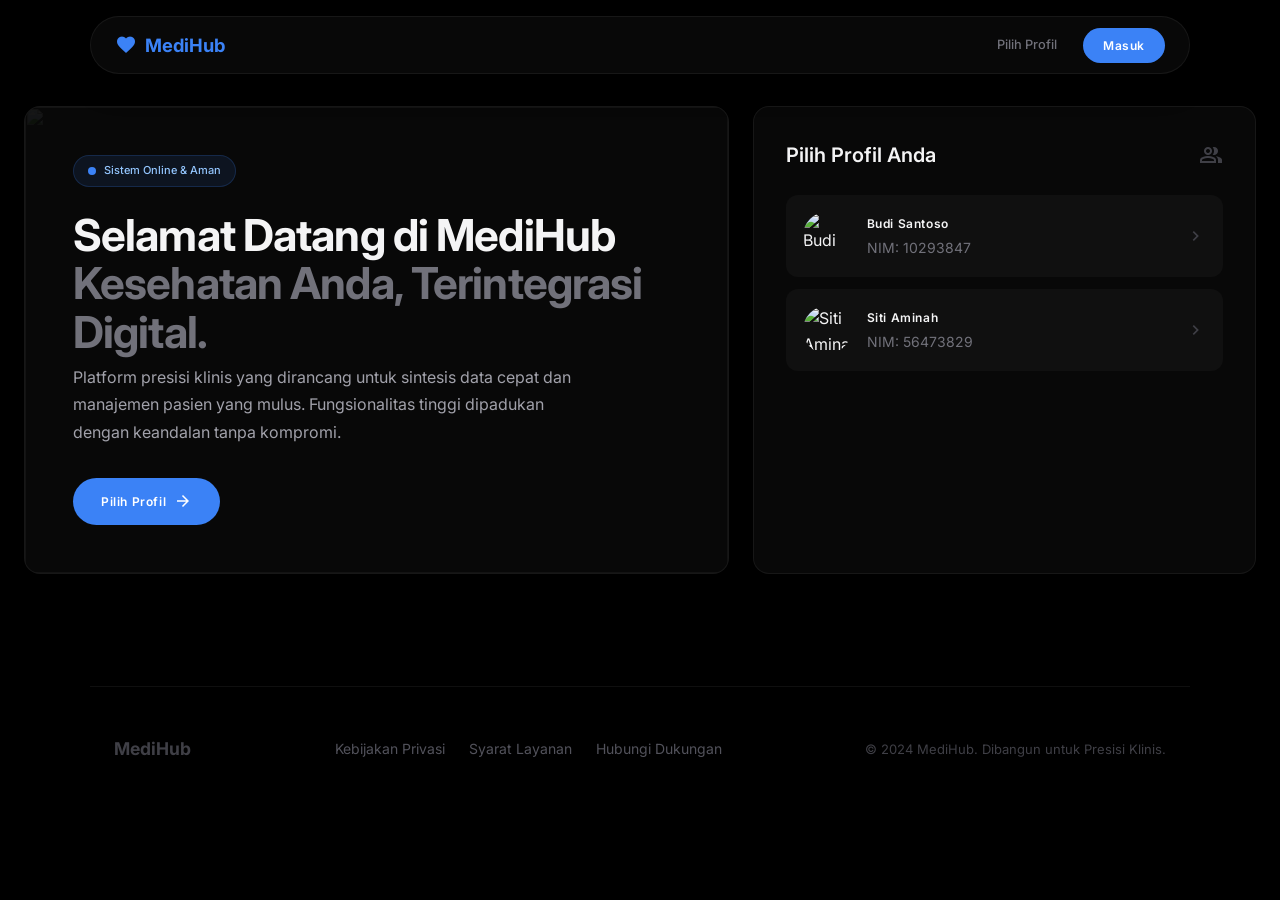
==== commit 1bd6fc6d: "Ubah teks tombol masuk dashboard menjadi pilih profil" ====
--- a/index.html
+++ b/index.html
@@ -256,7 +256,7 @@
                 <p class="hero-desc">Platform presisi klinis yang dirancang untuk sintesis data cepat dan manajemen pasien yang mulus. Fungsionalitas tinggi dipadukan dengan keandalan tanpa kompromi.</p>
                 <div class="hero-actions">
                     <a href="#profiles" class="hero-btn-primary">
-                        Masuk Dashboard
+                        Pilih Profil
                         <span class="material-symbols-outlined">arrow_forward</span>
                     </a>
                 </div>
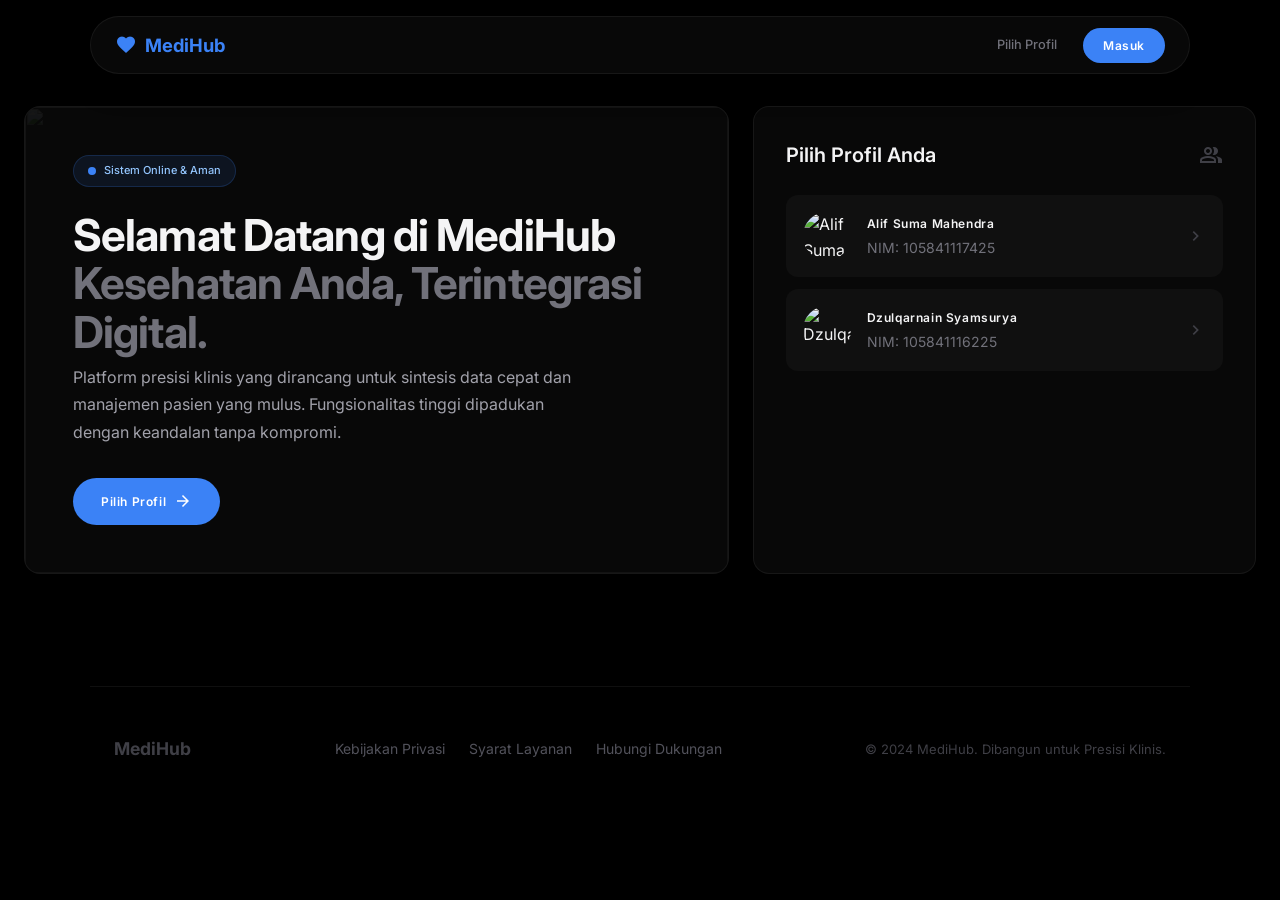
==== commit 3c57a26a: "Ubah nama pasien, nama dokter, dan nama file dashboard" ====
--- a/index.html
+++ b/index.html
@@ -270,23 +270,23 @@
                 <span class="material-symbols-outlined profile-panel__icon">group</span>
             </div>
             <div class="profile-list">
-                <a href="dashboard-budi.html" class="profile-item">
+                <a href="dashboard-alif.html" class="profile-item">
                     <div class="profile-item__avatar">
-                        <img alt="Budi Santoso" src="https://lh3.googleusercontent.com/aida-public/[base64]"/>
+                        <img alt="Alif Suma Mahendra" src="https://lh3.googleusercontent.com/aida-public/[base64]"/>
                     </div>
                     <div class="profile-item__info">
-                        <div class="profile-item__name">Budi Santoso</div>
-                        <div class="profile-item__id">NIM: 10293847</div>
+                        <div class="profile-item__name">Alif Suma Mahendra</div>
+                        <div class="profile-item__id">NIM: 105841117425</div>
                     </div>
                     <span class="material-symbols-outlined profile-item__arrow">chevron_right</span>
                 </a>
-                <a href="dashboard-siti.html" class="profile-item">
+                <a href="dashboard-dzulqarnain.html" class="profile-item">
                     <div class="profile-item__avatar">
-                        <img alt="Siti Aminah" src="https://lh3.googleusercontent.com/aida-public/[base64]"/>
+                        <img alt="Dzulqarnain Syamsurya" src="https://lh3.googleusercontent.com/aida-public/[base64]"/>
                     </div>
                     <div class="profile-item__info">
-                        <div class="profile-item__name">Siti Aminah</div>
-                        <div class="profile-item__id">NIM: 56473829</div>
+                        <div class="profile-item__name">Dzulqarnain Syamsurya</div>
+                        <div class="profile-item__id">NIM: 105841116225</div>
                     </div>
                     <span class="material-symbols-outlined profile-item__arrow">chevron_right</span>
                 </a>
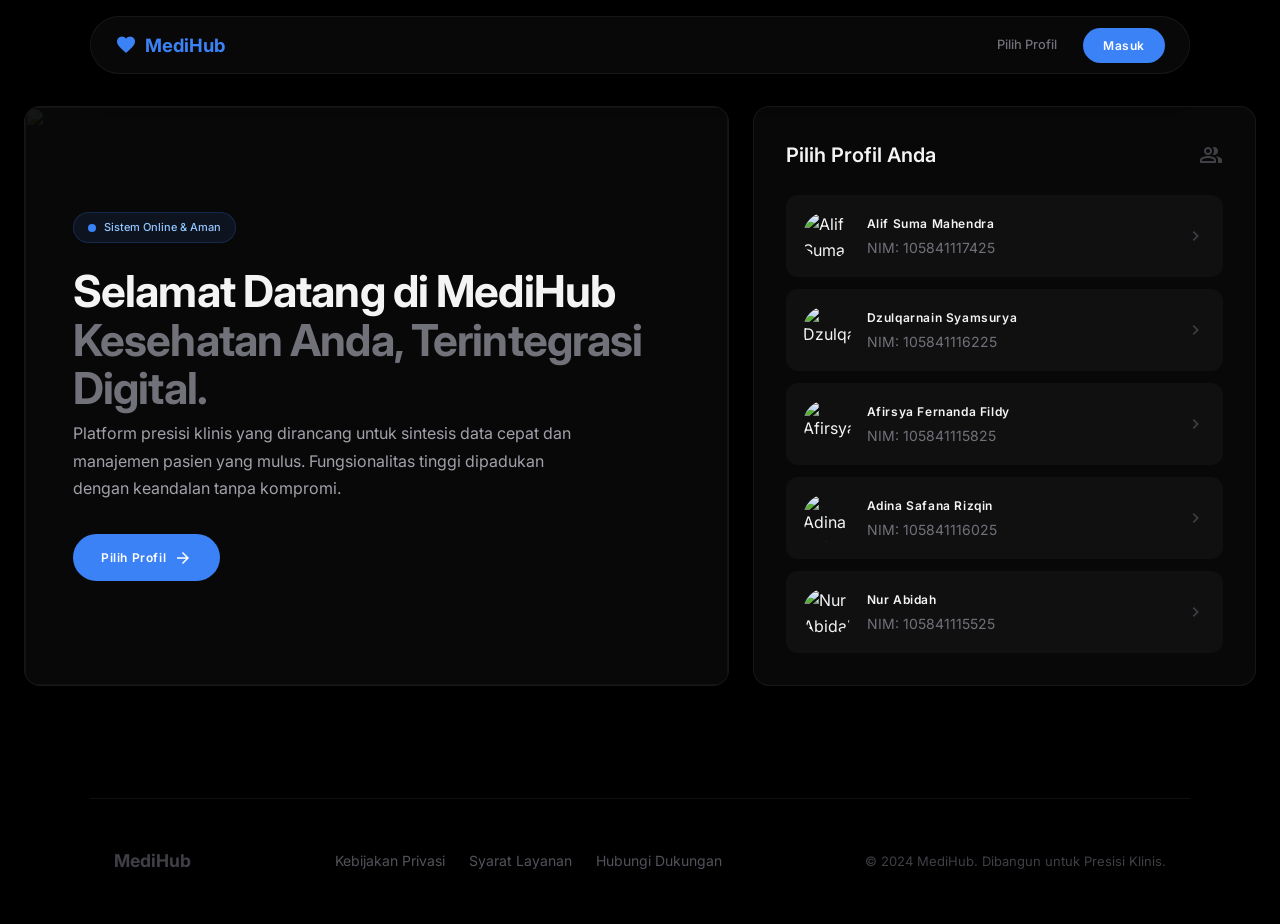
==== commit 95f4fdb5: "feat: tambahkan dashboard untuk afirsya, adina, abidah" ====
--- a/index.html
+++ b/index.html
@@ -290,6 +290,36 @@
                     </div>
                     <span class="material-symbols-outlined profile-item__arrow">chevron_right</span>
                 </a>
+                <a href="dashboard-afirsya.html" class="profile-item">
+                    <div class="profile-item__avatar">
+                        <img alt="Afirsya Fernanda Fildy" src="https://lh3.googleusercontent.com/aida-public/[base64]"/>
+                    </div>
+                    <div class="profile-item__info">
+                        <div class="profile-item__name">Afirsya Fernanda Fildy</div>
+                        <div class="profile-item__id">NIM: 105841115825</div>
+                    </div>
+                    <span class="material-symbols-outlined profile-item__arrow">chevron_right</span>
+                </a>
+                <a href="dashboard-adina.html" class="profile-item">
+                    <div class="profile-item__avatar">
+                        <img alt="Adina Safana Rizqin" src="https://lh3.googleusercontent.com/aida-public/[base64]"/>
+                    </div>
+                    <div class="profile-item__info">
+                        <div class="profile-item__name">Adina Safana Rizqin</div>
+                        <div class="profile-item__id">NIM: 105841116025</div>
+                    </div>
+                    <span class="material-symbols-outlined profile-item__arrow">chevron_right</span>
+                </a>
+                <a href="dashboard-abidah.html" class="profile-item">
+                    <div class="profile-item__avatar">
+                        <img alt="Nur Abidah" src="https://lh3.googleusercontent.com/aida-public/[base64]"/>
+                    </div>
+                    <div class="profile-item__info">
+                        <div class="profile-item__name">Nur Abidah</div>
+                        <div class="profile-item__id">NIM: 105841115525</div>
+                    </div>
+                    <span class="material-symbols-outlined profile-item__arrow">chevron_right</span>
+                </a>
             </div>
         </div>
     </section>
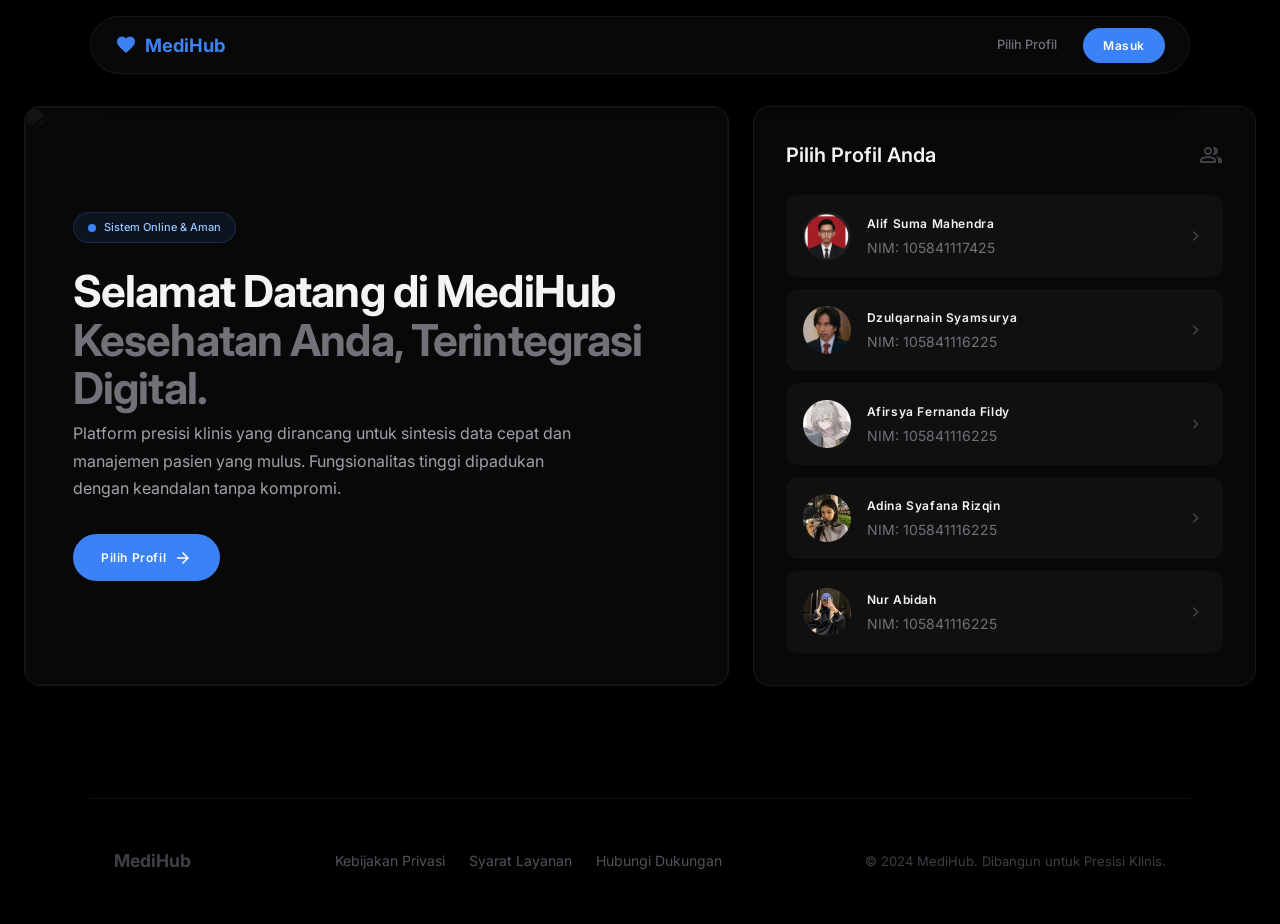
==== commit 5e4a633e: "Add files via upload" ====
--- a/index.html
+++ b/index.html
@@ -272,7 +272,7 @@
             <div class="profile-list">
                 <a href="dashboard-alif.html" class="profile-item">
                     <div class="profile-item__avatar">
-                        <img alt="Alif Suma Mahendra" src="https://lh3.googleusercontent.com/aida-public/[base64]"/>
+                        <img alt="Alif Suma Mahendra" src="alif.jpeg"/>
                     </div>
                     <div class="profile-item__info">
                         <div class="profile-item__name">Alif Suma Mahendra</div>
@@ -282,7 +282,7 @@
                 </a>
                 <a href="dashboard-dzulqarnain.html" class="profile-item">
                     <div class="profile-item__avatar">
-                        <img alt="Dzulqarnain Syamsurya" src="https://lh3.googleusercontent.com/aida-public/[base64]"/>
+                        <img alt="Dzulqarnain Syamsurya" src="dzul.png"/>
                     </div>
                     <div class="profile-item__info">
                         <div class="profile-item__name">Dzulqarnain Syamsurya</div>
@@ -290,33 +290,33 @@
                     </div>
                     <span class="material-symbols-outlined profile-item__arrow">chevron_right</span>
                 </a>
-                <a href="dashboard-afirsya.html" class="profile-item">
-                    <div class="profile-item__avatar">
-                        <img alt="Afirsya Fernanda Fildy" src="https://lh3.googleusercontent.com/aida-public/[base64]"/>
+                <a href="dashboard-Afirsya.html" class="profile-item">
+                    <div class="profile-item__avatar">
+                        <img alt="Afirsya Fernanda Fildy" src="afirsya.png"/>
                     </div>
                     <div class="profile-item__info">
                         <div class="profile-item__name">Afirsya Fernanda Fildy</div>
-                        <div class="profile-item__id">NIM: 105841115825</div>
-                    </div>
-                    <span class="material-symbols-outlined profile-item__arrow">chevron_right</span>
-                </a>
-                <a href="dashboard-adina.html" class="profile-item">
-                    <div class="profile-item__avatar">
-                        <img alt="Adina Safana Rizqin" src="https://lh3.googleusercontent.com/aida-public/[base64]"/>
-                    </div>
-                    <div class="profile-item__info">
-                        <div class="profile-item__name">Adina Safana Rizqin</div>
-                        <div class="profile-item__id">NIM: 105841116025</div>
-                    </div>
-                    <span class="material-symbols-outlined profile-item__arrow">chevron_right</span>
-                </a>
-                <a href="dashboard-abidah.html" class="profile-item">
-                    <div class="profile-item__avatar">
-                        <img alt="Nur Abidah" src="https://lh3.googleusercontent.com/aida-public/[base64]"/>
+                        <div class="profile-item__id">NIM: 105841116225</div>
+                    </div>
+                    <span class="material-symbols-outlined profile-item__arrow">chevron_right</span>
+                </a>
+                <a href="dashboard-Adina.html" class="profile-item">
+                    <div class="profile-item__avatar">
+                        <img alt="Adina Syafana Rizqin" src="adina.jpeg"/>
+                    </div>
+                    <div class="profile-item__info">
+                        <div class="profile-item__name">Adina Syafana Rizqin</div>
+                        <div class="profile-item__id">NIM: 105841116225</div>
+                    </div>
+                    <span class="material-symbols-outlined profile-item__arrow">chevron_right</span>
+                </a>
+                <a href="dashboard-Abidah.html" class="profile-item">
+                    <div class="profile-item__avatar">
+                        <img alt="Nur Abidah" src="abidah.jpeg"/>
                     </div>
                     <div class="profile-item__info">
                         <div class="profile-item__name">Nur Abidah</div>
-                        <div class="profile-item__id">NIM: 105841115525</div>
+                        <div class="profile-item__id">NIM: 105841116225</div>
                     </div>
                     <span class="material-symbols-outlined profile-item__arrow">chevron_right</span>
                 </a>
